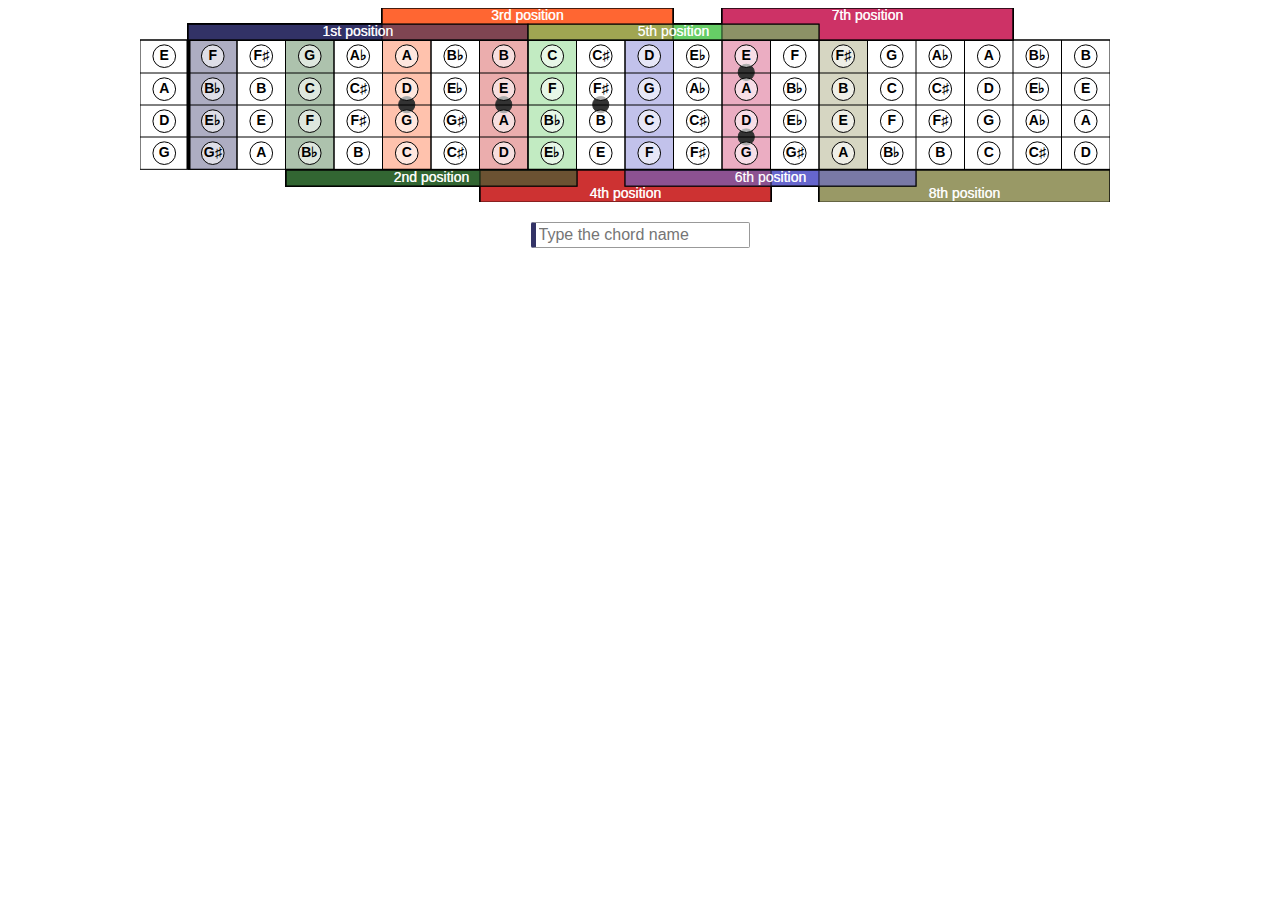
==== index.htm @ 7057dccd "ok" ====
<!DOCTYPE html>
<html lang="en">
  <head>

    <meta charset="utf-8">
    <meta name="viewport" content="width=device-width,initial-scale=1">

    <title>GDAE Fretboard</title>

    <link rel="stylesheet" href="index_files/style.css">

    <script src="https://ajax.googleapis.com/ajax/libs/jquery/3.2.1/jquery.min.js"></script>
    <script src="index_files/script.js"></script>
    <script src="index_files/d3.min.js"></script>
    <script src="index_files/teoria/teoria.js"></script>

  </head>
  <body>
    <div id="main">
    </div>
    <input type="text" id="chordname" placeholder="Type the chord name"/>
  </body>

</html>
---- index_files/style.css ----
@import url('https://fonts.googleapis.com/css?family=Inconsolata:400,700|Old+Standard+TT:400,400i,700|Open+Sans+Condensed:300,300i,700|Oswald:200,300,400,500,600,700|Roboto+Condensed:300,300i,400,400i,700,700i|Roboto:100,100i,300,300i,400,400i,500,500i,700,700i,900,900i&subset=greek,latin-ext');

#main {
	width: 1000px;
	margin: 0 auto;
}

svg * {
    font-family: 'Old Standard TT', sans-serif;
    font-size: 14px;
}

input {
    font-family: 'Old Standard TT', sans-serif;
    font-size: 16px;
    margin: 1em auto;
    padding: 3px;
    display: block;
    border: 1px solid #999;
    border-radius: 2px;
    border-left: 5px solid #336;
}

.circ-selected {
	fill: #336;
	fill-opacity: 0.8;
}

.text-selected {
	fill: #fff;
}

.fret-1 { stroke-width:4; }

/* position labels */

.pos-label, .pos-highlight
{
	fill-opacity: 0.4;
}

.pos-label-1, .pos-highlight-1
{
	fill: #336;
}

.pos-label-2, .pos-highlight-3
{
	fill: #363;
}

.pos-label-3, .pos-highlight-5
{
	fill: #f63;
}

.pos-label-4, .pos-highlight-7
{
	fill: #c33;
}

.pos-label-5, .pos-highlight-8
{
	fill: #6c6;
}

.pos-label-6, .pos-highlight-10
{
	fill: #66c;
}

.pos-label-7, .pos-highlight-12
{
	fill: #c36;
}

.pos-label-8, .pos-highlight-14
{
	fill: #996;
}

.pos-label-text
{
	fill: #fff;
}

/* chord intervals */

/* tonic */
.circ-int-0 {
	stroke: #000;
	fill: #336;
}
.circ-text-int-0 {
	fill: #fff;
}

/* minor 2nd */
.circ-int-1 {
	//stroke: #000;
	//fill: #336;
}
.circ-text-int-1 {
	//fill: #fff;
}

/* maj 2nd */
.circ-int-2 {
	stroke: #000;
	fill: #336;
}
.circ-text-int-2 {
	fill: #fff;
}

/* minor 3rd */
.circ-int-3 {
	stroke: #000;
	fill: #336;
}
.circ-text-int-3 {
	fill: #fff;
}

/* major third */
.circ-int-4 {
	stroke: #000;
	fill: #363;
}
.circ-text-int-4 {
	fill: #fff;
}

/* perfect 4th */
.circ-int-5 {
	stroke: #000;
	fill: #336;
}
.circ-text-int-5 {
	fill: #fff;
}

/* tritone - augmented 4th/diminished 5th */
.circ-int-6 {
	stroke: #000;
	fill: #336;
}
.circ-text-int-6 {
	fill: #fff;
}

/* perfect 5th */
.circ-int-7 {
	stroke: #000;
	fill: #f63;
}
.circ-text-int-7 {
	fill: #fff;
}

/* minor 6th */
.circ-int-8 {
	stroke: #000;
	fill: #336;
}
.circ-text-int-8 {
	fill: #fff;
}

/* major 6th */
.circ-int-9 {
	stroke: #000;
	fill: #336;
}
.circ-text-int-9 {
	fill: #fff;
}

/* minor seventh */
.circ-int-10 {
	stroke: #000;
	fill: #c33;
}
.circ-text-int-10 {
	fill: #fff;
}

/* major 7th */
.circ-int-11 {
	stroke: #000;
	fill: #c33;
	fill-opacity: 0.8; 
}
.circ-text-int-11 {
	fill: #fff;
}
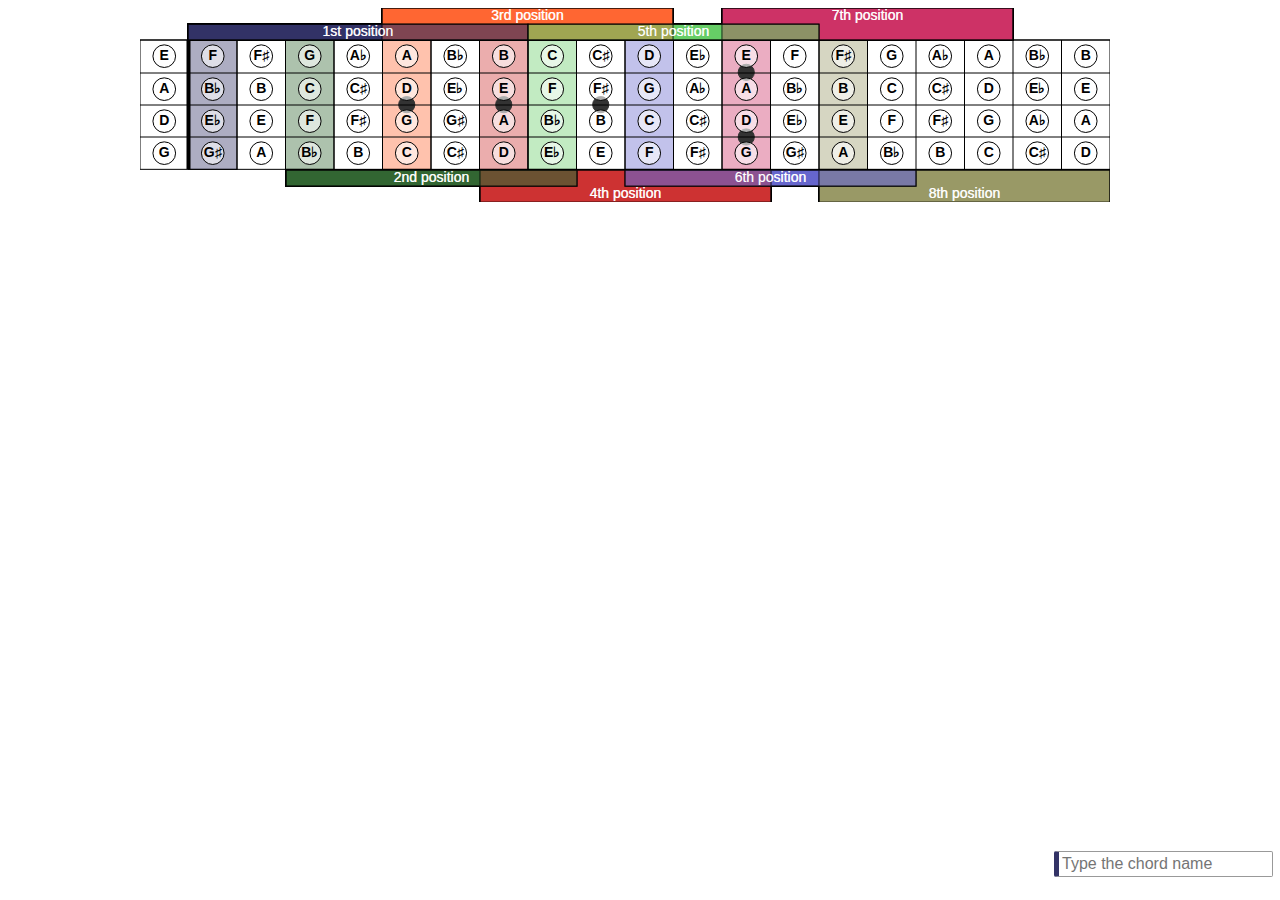
==== commit 54ab2d09: "ok" ====
--- a/index.htm
+++ b/index.htm
@@ -18,6 +18,7 @@
   <body>
     <div id="main">
     </div>
+    <div id="info"></div>
     <input type="text" id="chordname" placeholder="Type the chord name"/>
   </body>
 
--- a/index_files/style.css
+++ b/index_files/style.css
@@ -3,6 +3,11 @@
 #main {
 	width: 1000px;
 	margin: 0 auto;
+}
+
+#info {
+	width: 1000px;
+	margin: 17px auto;
 }
 
 svg * {
@@ -19,6 +24,10 @@
     border: 1px solid #999;
     border-radius: 2px;
     border-left: 5px solid #336;
+
+   position: fixed;
+   bottom: 7px;
+   right: 7px;
 }
 
 .circ-selected {
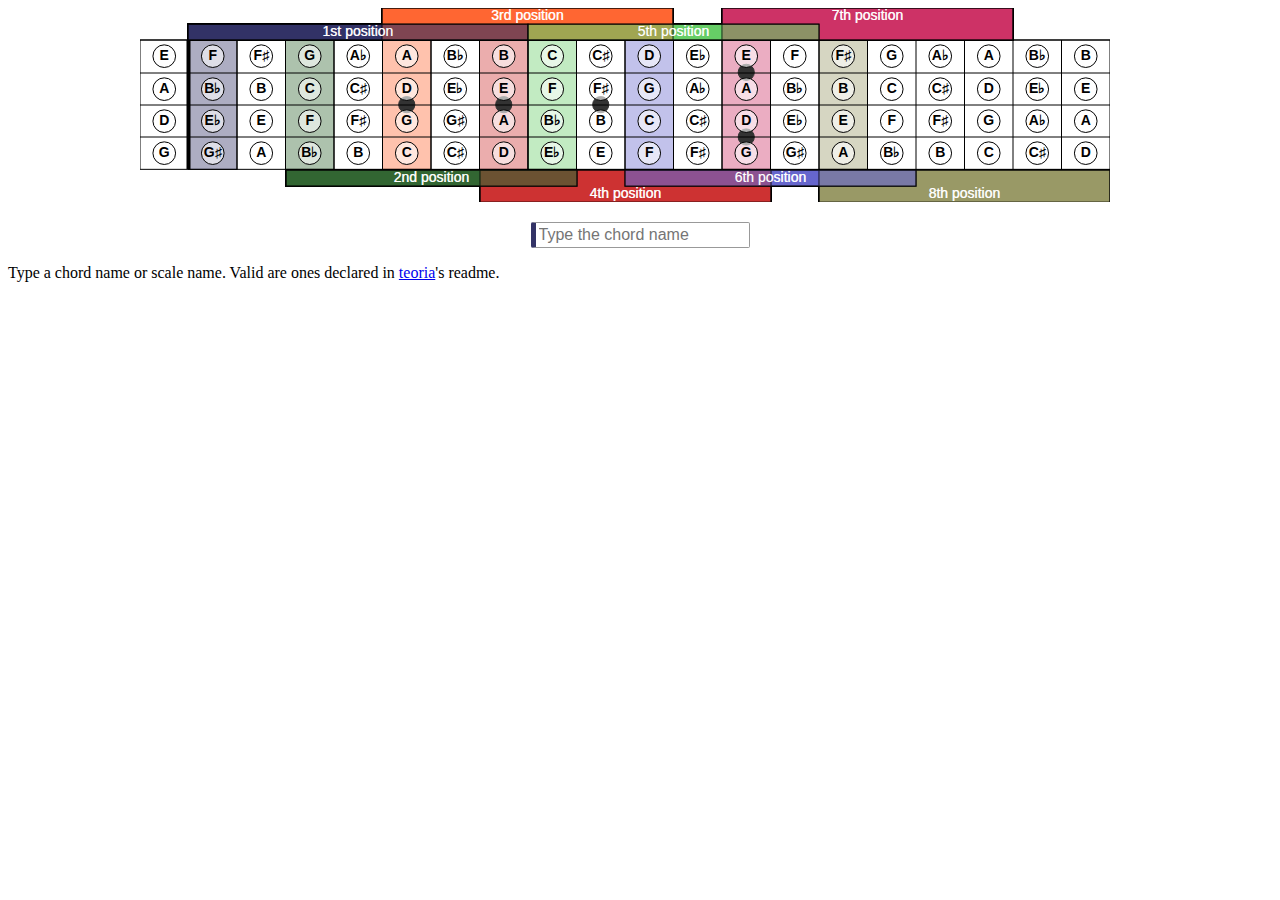
==== commit c9c9315d: "ok" ====
--- a/index.htm
+++ b/index.htm
@@ -18,8 +18,9 @@
   <body>
     <div id="main">
     </div>
+    <input type="text" id="chordname" placeholder="Type the chord name"/>
+    <div id="usage">Type a chord name or scale name. Valid are ones declared in <a href="https://github.com/iacchus/teoria" target="_blank">teoria</a>'s readme.</div>
     <div id="info"></div>
-    <input type="text" id="chordname" placeholder="Type the chord name"/>
   </body>
 
 </html>
--- a/index_files/style.css
+++ b/index_files/style.css
@@ -1,4 +1,8 @@
 @import url('https://fonts.googleapis.com/css?family=Inconsolata:400,700|Old+Standard+TT:400,400i,700|Open+Sans+Condensed:300,300i,700|Oswald:200,300,400,500,600,700|Roboto+Condensed:300,300i,400,400i,700,700i|Roboto:100,100i,300,300i,400,400i,500,500i,700,700i,900,900i&subset=greek,latin-ext');
+
+html, body {
+  min-height: 100%;
+}
 
 #main {
 	width: 1000px;
@@ -8,6 +12,35 @@
 #info {
 	width: 1000px;
 	margin: 17px auto;
+}
+
+//#info-table {}
+
+table {
+  font-family:'Inconsolata';
+  font-weight: bold;
+  color: #333; /* Lighten up font color */
+  min-width: 40%;
+  margin: 0 auto;
+  border-collapse: collapse;
+  border-spacing: 0;
+}
+
+td, th {
+  border: 1px solid #CCC;
+  height: 30px;
+  padding: 0 7px;
+  text-align: center;
+} /* Make cells a bit taller */
+
+th {
+  background: #F3F3F3; /* Light grey background */
+  font-weight: bold; /* Make sure they're bold */
+}
+
+td {
+  background: #FAFAFA; /* Lighter grey background */
+  //text-align: center; /* Center our text */
 }
 
 svg * {
@@ -25,9 +58,9 @@
     border-radius: 2px;
     border-left: 5px solid #336;
 
-   position: fixed;
-   bottom: 7px;
-   right: 7px;
+   /*position: fixed;
+   bottom: 17px;
+   right: 17px;*/
 }
 
 .circ-selected {
@@ -39,6 +72,11 @@
 	fill: #fff;
 }
 
+.thead-all {
+  color: #fff;
+  border: 1px solid #333;
+}
+
 .fret-1 { stroke-width:4; }
 
 /* position labels */
@@ -103,33 +141,56 @@
 .circ-text-int-0 {
 	fill: #fff;
 }
+.thead-int-0 {
+	//stroke: #000;
+	//fill: #336;
+	background-color: #336;
+}
 
 /* minor 2nd */
 .circ-int-1 {
 	//stroke: #000;
-	//fill: #336;
+	fill: #bcbc8d;
 }
 .circ-text-int-1 {
-	//fill: #fff;
+	fill: #000;
+}
+.thead-int-1 {
+	//stroke: #000;
+	//fill: #336;
+	color: #000;
+	background-color: #bcbc8d;
 }
 
 /* maj 2nd */
 .circ-int-2 {
 	stroke: #000;
-	fill: #336;
+	fill: #996;
 }
 .circ-text-int-2 {
 	fill: #fff;
+}
+.thead-int-2 {
+	//stroke: #000;
+	//fill: #336;
+	background-color: #996;
 }
 
 /* minor 3rd */
 .circ-int-3 {
-	stroke: #000;
-	fill: #336;
+	//stroke: #000;
+	fill: #74a974;
 }
 .circ-text-int-3 {
-	fill: #fff;
-}
+	fill: #000;
+}
+.thead-int-3 {
+	//stroke: #000;
+	//fill: #336;
+	color: #000;
+	background-color: #74a974;
+}
+
 
 /* major third */
 .circ-int-4 {
@@ -139,23 +200,40 @@
 .circ-text-int-4 {
 	fill: #fff;
 }
+.thead-int-4 {
+	//stroke: #000;
+	//fill: #336;
+	background-color: #363;
+}
 
 /* perfect 4th */
 .circ-int-5 {
 	stroke: #000;
-	fill: #336;
+	fill: #66c;
 }
 .circ-text-int-5 {
 	fill: #fff;
+}
+.thead-int-5 {
+	//stroke: #000;
+	//fill: #336;
+	background-color: #66c;
 }
 
 /* tritone - augmented 4th/diminished 5th */
 .circ-int-6 {
 	stroke: #000;
-	fill: #336;
+	fill: #eeba1f;
 }
 .circ-text-int-6 {
-	fill: #fff;
+	//fill: #fff;
+	fill: #66c;
+}
+.thead-int-6 {
+	//stroke: #000;
+	//fill: #336;
+	color: #66c;
+	background-color: #eeba1f;
 }
 
 /* perfect 5th */
@@ -166,32 +244,56 @@
 .circ-text-int-7 {
 	fill: #fff;
 }
+.thead-int-7 {
+	//stroke: #000;
+	//fill: #336;
+	background-color: #f63;
+}
 
 /* minor 6th */
 .circ-int-8 {
-	stroke: #000;
-	fill: #336;
+	//stroke: #000;
+	fill: #8c8ce0;
 }
 .circ-text-int-8 {
-	fill: #fff;
+	//fill: #fff;
+	fill: #000;
+}
+.thead-int-8 {
+	//stroke: #000;
+	//fill: #336;
+	color: #000;
+	background-color: #8c8ce0;
 }
 
 /* major 6th */
 .circ-int-9 {
-	stroke: #000;
-	fill: #336;
+	//stroke: #000;
+	fill: #66c;
 }
 .circ-text-int-9 {
 	fill: #fff;
+}
+.thead-int-9 {
+	//stroke: #000;
+	//fill: #336;
+	background-color: #66c;
 }
 
 /* minor seventh */
 .circ-int-10 {
-	stroke: #000;
-	fill: #c33;
+	//stroke: #000;
+	fill: #ff8c8c;
 }
 .circ-text-int-10 {
-	fill: #fff;
+	//fill: #fff;
+	fill: #000;
+}
+.thead-int-10 {
+	//stroke: #000;
+	//fill: #336;
+	color: #000;
+	background-color: #ff8c8c;
 }
 
 /* major 7th */
@@ -203,3 +305,8 @@
 .circ-text-int-11 {
 	fill: #fff;
 }
+.thead-int-11 {
+	//stroke: #000;
+	//fill: #336;
+	background-color: #c33;
+}
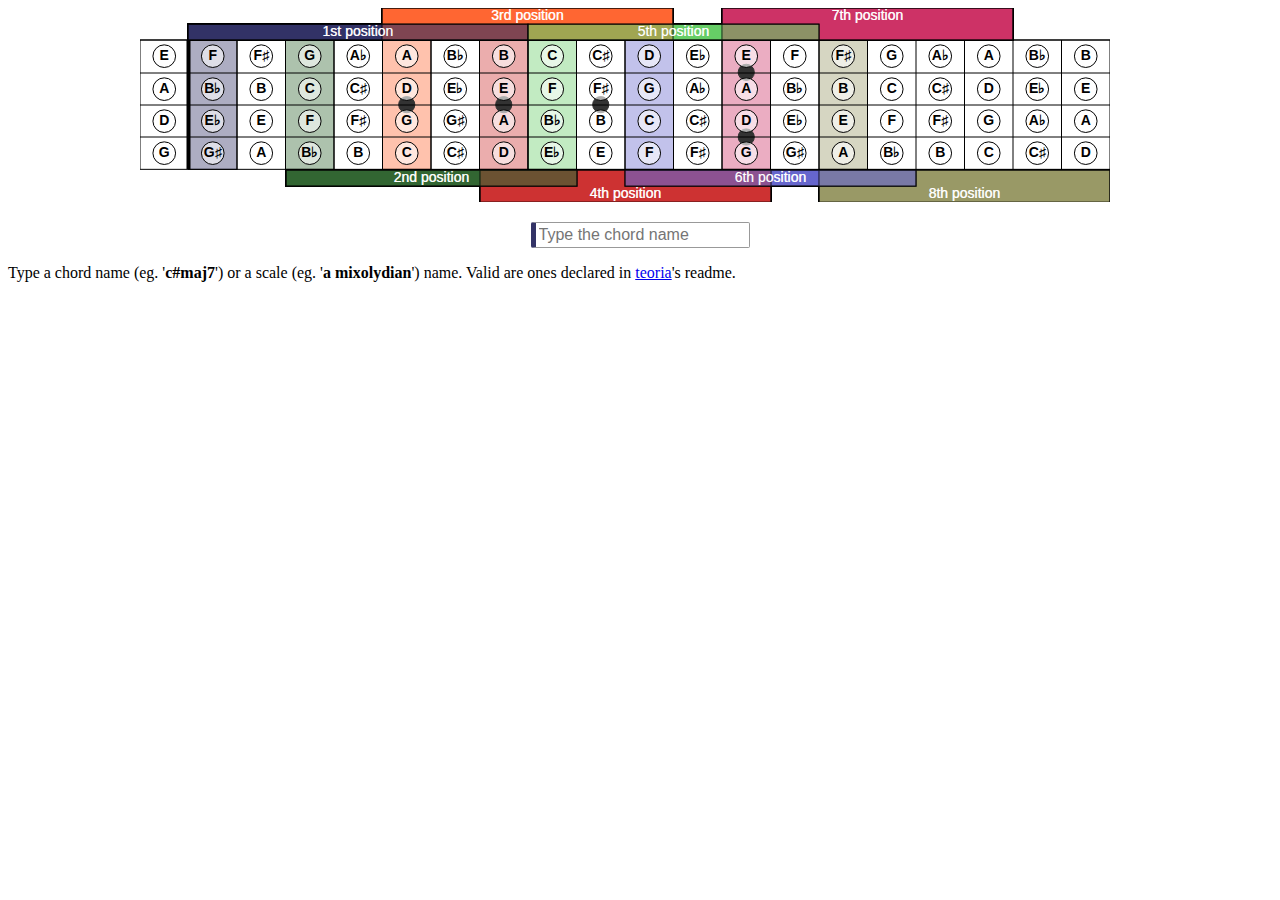
==== commit da07708b: "ok" ====
--- a/index.htm
+++ b/index.htm
@@ -19,7 +19,7 @@
     <div id="main">
     </div>
     <input type="text" id="chordname" placeholder="Type the chord name"/>
-    <div id="usage">Type a chord name or scale name. Valid are ones declared in <a href="https://github.com/iacchus/teoria" target="_blank">teoria</a>'s readme.</div>
+    <div id="usage">Type a chord name (eg. '<strong>c#maj7</strong>') or a scale (eg. '<strong>a mixolydian</strong>') name. Valid are ones declared in <a href="https://github.com/iacchus/teoria" target="_blank">teoria</a>'s readme.</div>
     <div id="info"></div>
   </body>
 
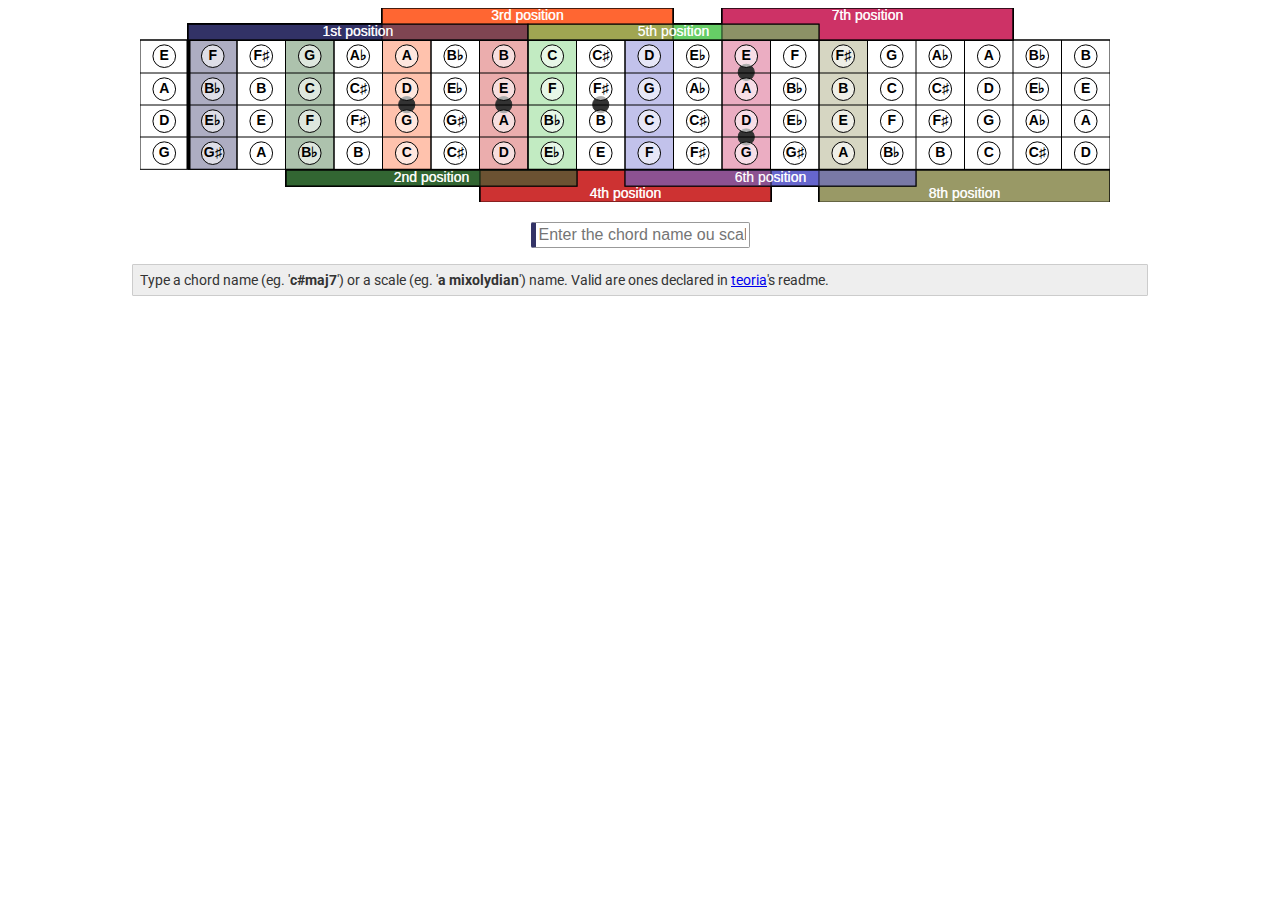
==== commit c3614186: "ok" ====
--- a/index.htm
+++ b/index.htm
@@ -18,7 +18,7 @@
   <body>
     <div id="main">
     </div>
-    <input type="text" id="chordname" placeholder="Type the chord name"/>
+    <input type="text" id="chordname" placeholder="Enter the chord name ou scale"/>
     <div id="usage">Type a chord name (eg. '<strong>c#maj7</strong>') or a scale (eg. '<strong>a mixolydian</strong>') name. Valid are ones declared in <a href="https://github.com/iacchus/teoria" target="_blank">teoria</a>'s readme.</div>
     <div id="info"></div>
   </body>
--- a/index_files/style.css
+++ b/index_files/style.css
@@ -2,6 +2,7 @@
 
 html, body {
   min-height: 100%;
+  font-family: 'Roboto', sans-serif;
 }
 
 #main {
@@ -14,7 +15,17 @@
 	margin: 17px auto;
 }
 
-//#info-table {}
+#usage {
+	font-size: 14px; 
+	width: 1000px;
+	margin: 0 auto;
+	background-color: #eee;
+	border: 1px solid #ccc;
+	color: #333;
+	border-radius: 1px;
+
+	padding: 7px;
+}
 
 table {
   font-family:'Inconsolata';
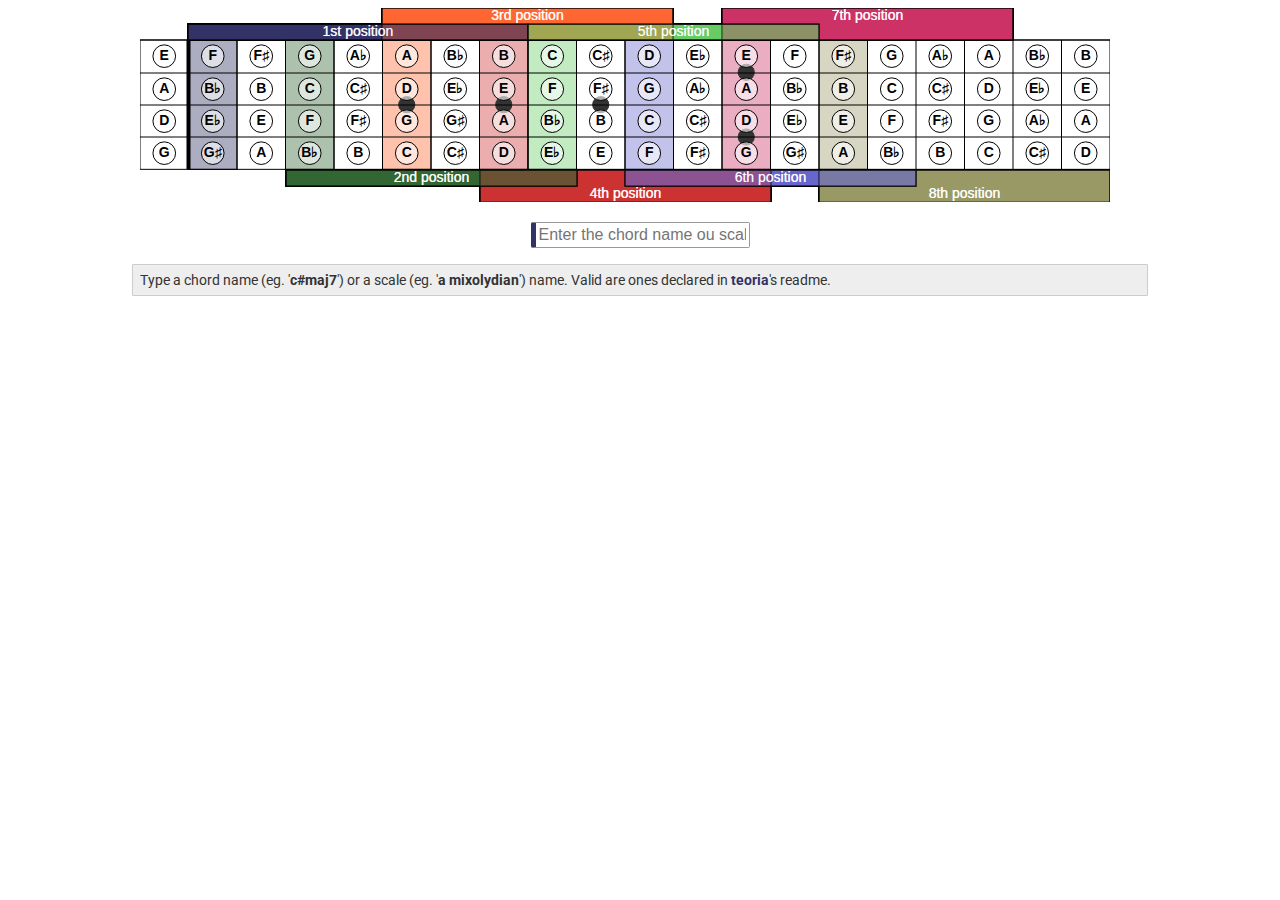
==== commit 716bbd54: "ok" ====
--- a/index.htm
+++ b/index.htm
@@ -14,6 +14,17 @@
     <script src="index_files/d3.min.js"></script>
     <script src="index_files/teoria/teoria.js"></script>
 
+<script>
+  (function(i,s,o,g,r,a,m){i['GoogleAnalyticsObject']=r;i[r]=i[r]||function(){
+  (i[r].q=i[r].q||[]).push(arguments)},i[r].l=1*new Date();a=s.createElement(o),
+  m=s.getElementsByTagName(o)[0];a.async=1;a.src=g;m.parentNode.insertBefore(a,m)
+  })(window,document,'script','https://www.google-analytics.com/analytics.js','ga');
+
+  ga('create', 'UA-100408965-1', 'auto');
+  ga('send', 'pageview');
+
+</script>
+
   </head>
   <body>
     <div id="main">
--- a/index_files/style.css
+++ b/index_files/style.css
@@ -25,6 +25,12 @@
 	border-radius: 1px;
 
 	padding: 7px;
+}
+
+a {
+	color: #336;
+	font-weight: bold;
+	text-decoration: none;
 }
 
 table {
@@ -72,6 +78,7 @@
    /*position: fixed;
    bottom: 17px;
    right: 17px;*/
+    outline:none;
 }
 
 .circ-selected {
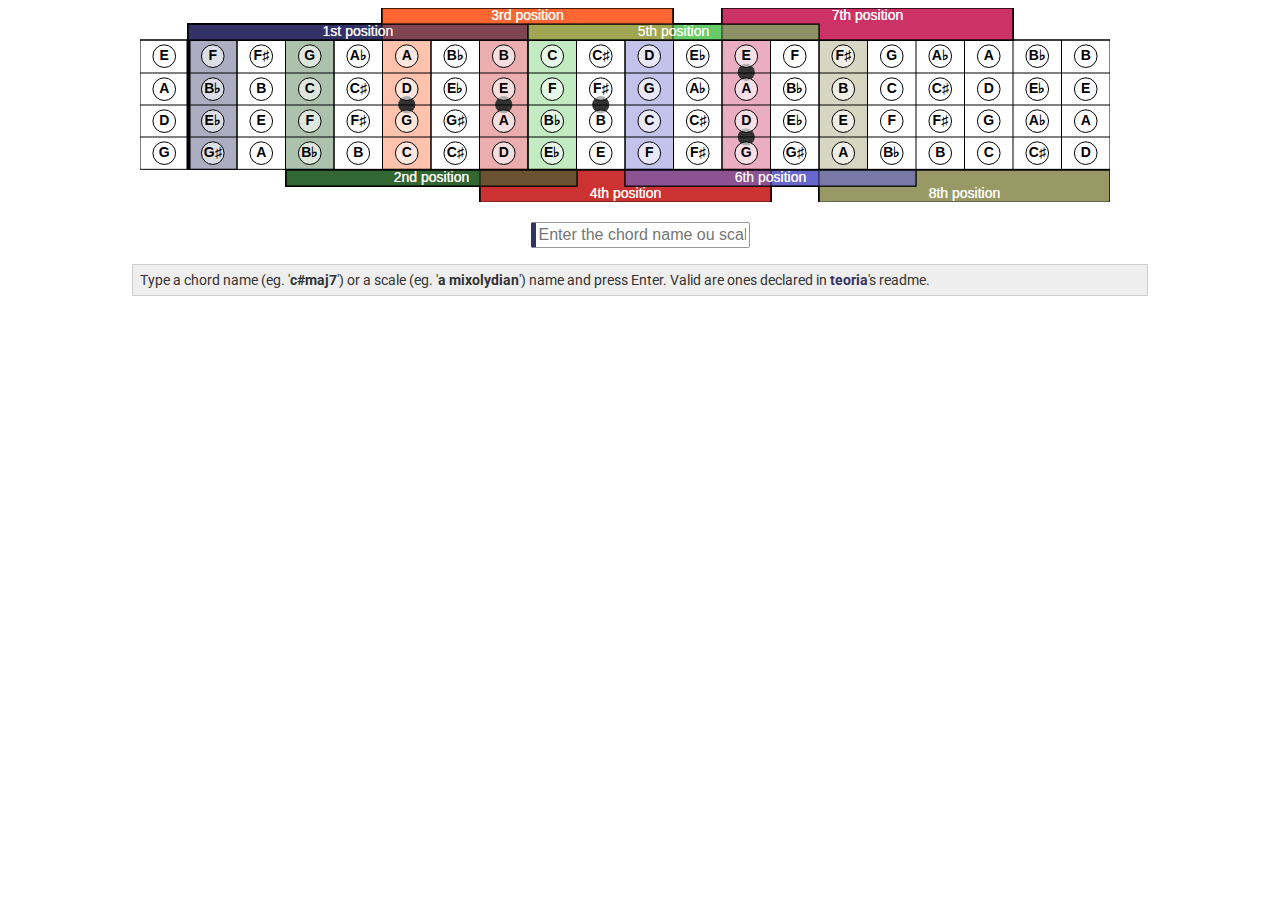
==== commit daa97fbf: "Update index.htm" ====
--- a/index.htm
+++ b/index.htm
@@ -30,7 +30,7 @@
     <div id="main">
     </div>
     <input type="text" id="chordname" placeholder="Enter the chord name ou scale"/>
-    <div id="usage">Type a chord name (eg. '<strong>c#maj7</strong>') or a scale (eg. '<strong>a mixolydian</strong>') name. Valid are ones declared in <a href="https://github.com/iacchus/teoria" target="_blank">teoria</a>'s readme.</div>
+    <div id="usage">Type a chord name (eg. '<strong>c#maj7</strong>') or a scale (eg. '<strong>a mixolydian</strong>') name and press Enter. Valid are ones declared in <a href="https://github.com/saebekassebil/teoria" target="_blank">teoria</a>'s readme.</div>
     <div id="info"></div>
   </body>
 
